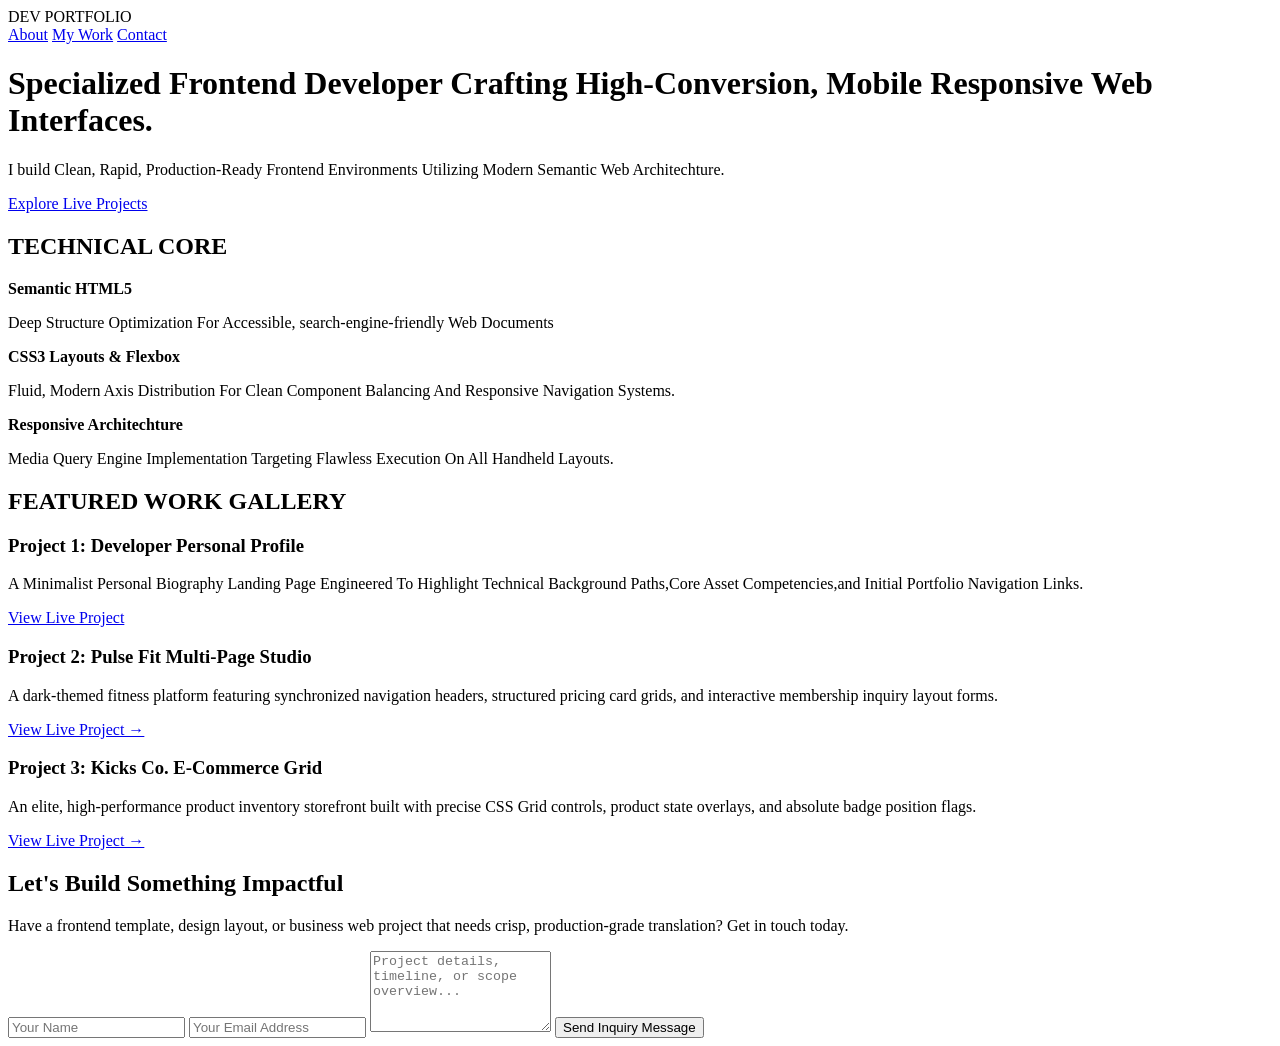
==== index.html @ 7ba18c4b "Create index.html" ====
<!DOCTYPE html>
<html lang="en">

<head>
    <meta charset="UTF-8">
    <meta name="viewport" content="width=device-width, initial-scale=1.0">
    <title>Frontend Developer PortFolio | PortFolio Hub</title>
    <link rel="stylesheet" href="style.css">
</head>

<body>
    <nav class="navbar">
        <div class="logo">DEV <span>PORTFOLIO</span></div>
        <div class="nav-links">
            <a href="#about">About</a>
            <a href="#work">My Work</a>
            <a href="#contact">Contact</a>
        </div>
    </nav>
    <header class="hero-section">
        <div class="hero-content">
            <h1>Specialized Frontend Developer Crafting High-Conversion, Mobile Responsive Web Interfaces.</h1>
            <p>I build Clean, Rapid, Production-Ready Frontend Environments Utilizing Modern Semantic Web Architechture.
            </p>
            <a href="#work" class="view-work-btn">Explore Live Projects </a>
        </div>
    </header>
    <section id="about" class="about-section">
        <div class="section-header">
            <h2>TECHNICAL CORE</h2>
            <div class="line"></div>
        </div>
        <div class="skills-grid">
            <div class="skill-card">
                <strong>Semantic HTML5</strong>
                <p>Deep Structure Optimization For Accessible, search-engine-friendly Web Documents</p>
            </div>
            <div class="skill-card">
                <strong>CSS3 Layouts & Flexbox </strong>
                <p>Fluid, Modern Axis Distribution For Clean Component Balancing And Responsive Navigation Systems.</p>
            </div>
            <div class="skill-card">
                <strong>Responsive Architechture</strong>
                <p>Media Query Engine Implementation Targeting Flawless Execution On All Handheld Layouts.</p>
            </div>
        </div>
    </section>
    <section id="work" class="work-section">
        <div class="section-header">
            <h2>FEATURED WORK GALLERY</h2>
            <div class="line"></div>
        </div>
        <div class="gallery-grid">
            <div class="project-mockup">
                <div class="mockup-header"><span></span><span></span><span></span></div>
                <div class="mockup-body">
                    <h3>Project 1: Developer Personal Profile</h3>
                    <p> A Minimalist Personal Biography Landing Page Engineered To Highlight Technical Background
                        Paths,Core Asset Competencies,and Initial Portfolio Navigation Links.</p>
                    <a href="PROJECT 1/index.html" class="project-link">View Live Project</a>
                </div>
            </div>
            <div class="project-mockup">
                <div class="mockup-header"><span></span><span></span><span></span></div>
                <div class="mockup-body">
                    <h3>Project 2: Pulse Fit Multi-Page Studio</h3>
                    <p>A dark-themed fitness platform featuring synchronized navigation headers, structured pricing card
                        grids, and interactive membership inquiry layout forms.</p>
                    <a href="PROJECT 2/index.html" class="project-link">View Live Project →</a>
                </div>
            </div>

            <div class="project-mockup">
                <div class="mockup-header"><span></span><span></span><span></span></div>
                <div class="mockup-body">
                    <h3>Project 3: Kicks Co. E-Commerce Grid</h3>
                    <p>An elite, high-performance product inventory storefront built with precise CSS Grid controls,
                        product state overlays, and absolute badge position flags.</p>
                    <a href="PROJECT 3/index.html" class="project-link">View Live Project →</a>
                </div>
            </div>
        </div>
    </section>


    <section id="contact" class="contact-section">
        <div class="form-wrapper">
            <h2>Let's Build Something Impactful</h2>
            <p>Have a frontend template, design layout, or business web project that needs crisp, production-grade
                translation? Get in touch today.</p>

            <form class="portfolio-form">
                <input type="text" placeholder="Your Name" required>
                <input type="email" placeholder="Your Email Address" required>
                <textarea rows="5" placeholder="Project details, timeline, or scope overview..." required></textarea>
                <button type="submit">Send Inquiry Message</button>
            </form>
        </div>
    </section>
    </div>
    </section>

</body>

</html>
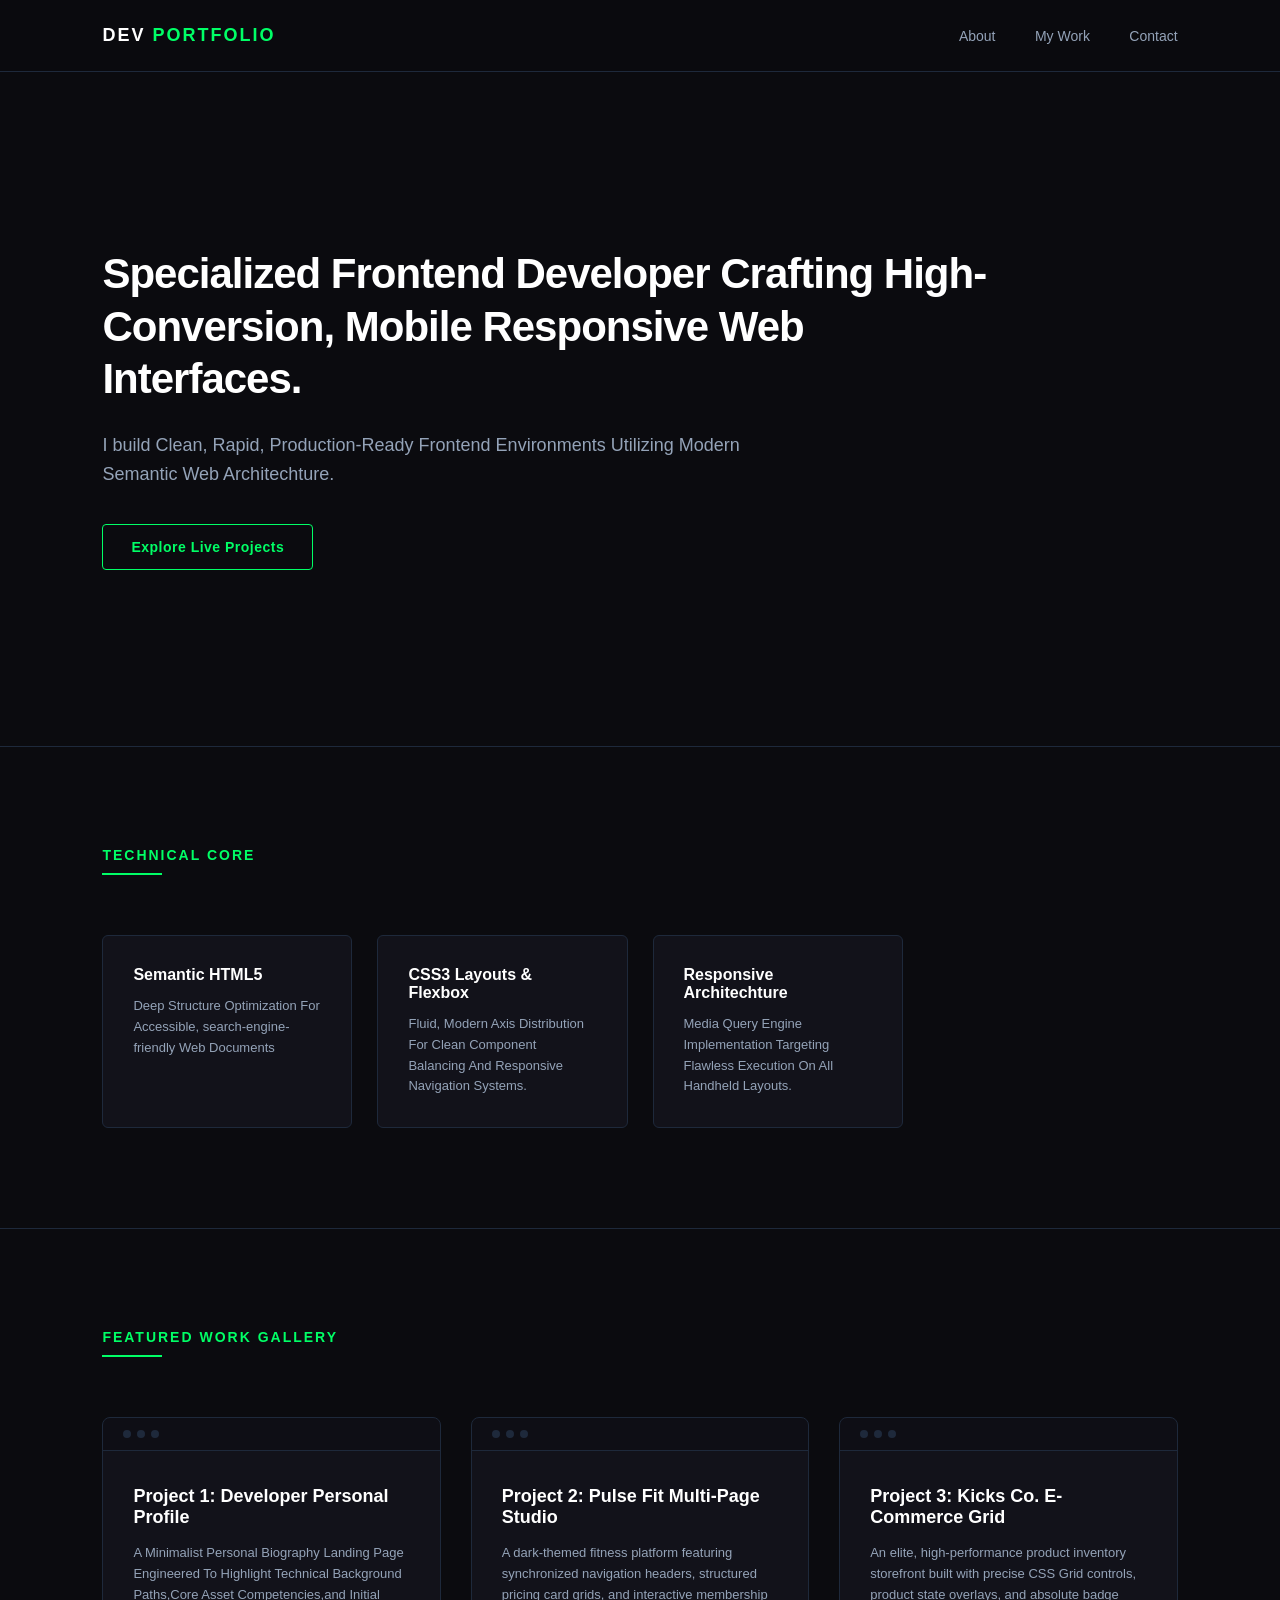
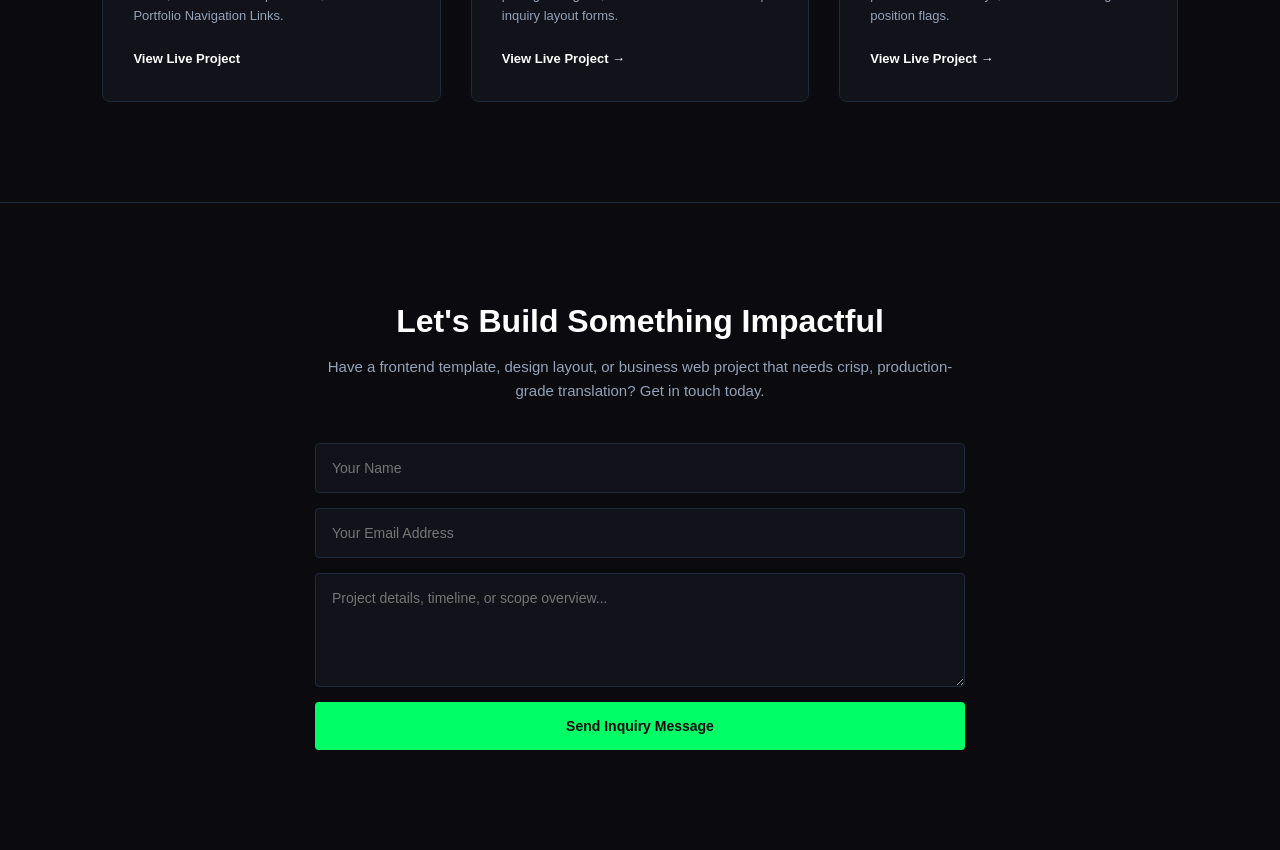
==== commit 654fa4b7: "Update index.html" ====
--- a/index.html
+++ b/index.html
@@ -5,6 +5,7 @@
     <meta charset="UTF-8">
     <meta name="viewport" content="width=device-width, initial-scale=1.0">
     <title>Frontend Developer PortFolio | PortFolio Hub</title>
+    <link rel="icon" type="image/png" href="favicon.png">
     <link rel="stylesheet" href="style.css">
 </head>
 
--- a/style.css
+++ b/style.css
@@ -0,0 +1,347 @@
+:root {
+    --bg-dark: #0b0b0f;        /* Deep technical obsidian black */
+    --card-surface: #12121a;   /* Subtle elevated surface dark grey */
+    --accent-glow: #00ff66;    /* Neon high-conversion tech green */
+    --text-primary: #ffffff;   /* Pure white headings */
+    --text-muted: #94a3b8;     /* Slate grey body prose text */
+    --border-line: #1e293b;    /* Sharp, crisp layout dividers */
+}
+
+* {
+    margin: 0;
+    padding: 0;
+    box-sizing: border-box;
+    font-family: -apple-system, BlinkMacSystemFont, "Segoe UI", Roboto, sans-serif;
+    scroll-behavior: smooth; /* Gives your page dynamic section jumps when links are clicked */
+}
+
+body {
+    background-color: var(--bg-dark);
+    color: var(--text-primary);
+    overflow-x: hidden;
+}
+
+/* ==========================================================================
+   🧭 2. PORTFOLIO TOP NAVIGATION HEADER
+   ========================================================================== */
+.navbar {
+    display: flex;
+    justify-content: space-between;
+    align-items: center;
+    padding: 25px 8%;
+    border-bottom: 1px solid var(--border-line);
+    background-color: rgba(11, 11, 15, 0.9);
+    position: sticky;
+    top: 0;
+    z-index: 1000;
+}
+
+.logo {
+    font-size: 18px;
+    font-weight: 800;
+    letter-spacing: 2px;
+}
+
+.logo span {
+    color: var(--accent-glow);
+}
+
+.nav-links a {
+    color: var(--text-muted);
+    text-decoration: none;
+    font-size: 14px;
+    font-weight: 500;
+    margin-left: 35px;
+    transition: color 0.3s ease;
+}
+
+.nav-links a:hover {
+    color: var(--accent-glow);
+}
+
+/* ==========================================================================
+   🚀 3. THE HIGH-CONVERSION HERO DECLARATION
+   ========================================================================== */
+.hero-section {
+    min-height: 75vh;
+    display: flex;
+    align-items: center;
+    padding: 0 8%;
+    border-bottom: 1px solid var(--border-line);
+}
+
+.hero-content {
+    max-width: 900px;
+}
+
+.hero-content h1 {
+    font-size: 42px;
+    font-weight: 800;
+    line-height: 1.25;
+    letter-spacing: -1px;
+    margin-bottom: 25px;
+}
+
+.hero-content p {
+    font-size: 18px;
+    color: var(--text-muted);
+    line-height: 1.6;
+    margin-bottom: 35px;
+    max-width: 650px;
+}
+
+.view-work-btn {
+    display: inline-block;
+    padding: 14px 28px;
+    background-color: transparent;
+    color: var(--accent-glow);
+    border: 1px solid var(--accent-glow);
+    text-decoration: none;
+    font-size: 14px;
+    font-weight: 600;
+    letter-spacing: 0.5px;
+    border-radius: 4px;
+    transition: all 0.3s ease;
+}
+
+.view-work-btn:hover {
+    background-color: var(--accent-glow);
+    color: var(--bg-dark);
+    transform: translateY(-2px);
+}
+
+/* ==========================================================================
+   🎛️ 4. CORE SKILLS UTILITY GRID LAYOUT
+   ========================================================================== */
+.about-section, .work-section {
+    padding: 100px 8%;
+    border-bottom: 1px solid var(--border-line);
+}
+
+.section-header {
+    margin-bottom: 60px;
+}
+
+.section-header h2 {
+    font-size: 14px;
+    font-weight: 700;
+    letter-spacing: 2px;
+    color: var(--accent-glow);
+    margin-bottom: 10px;
+}
+
+.section-header .line {
+    width: 60px;
+    height: 2px;
+    background-color: var(--accent-glow);
+}
+
+.skills-grid {
+    display: grid;
+    grid-template-columns: repeat(4, 1fr);
+    gap: 25px;
+}
+
+.skill-card {
+    background-color: var(--card-surface);
+    padding: 30px;
+    border-radius: 6px;
+    border: 1px solid var(--border-line);
+}
+
+.skill-card strong {
+    display: block;
+    font-size: 16px;
+    font-weight: 700;
+    margin-bottom: 12px;
+}
+
+.skill-card p {
+    font-size: 13px;
+    color: var(--text-muted);
+    line-height: 1.6;
+}
+
+/* ==========================================================================
+   🖼️ 5. THE WORK GALLERY COMPONENTS (Browser Mockup Look)
+   ========================================================================== */
+.gallery-grid {
+    display: grid;
+    grid-template-columns: repeat(3, 1fr);
+    gap: 30px;
+}
+
+.project-mockup {
+    background-color: var(--card-surface);
+    border-radius: 8px;
+    border: 1px solid var(--border-line);
+    overflow: hidden;
+    display: flex;
+    flex-direction: column;
+    transition: transform 0.3s ease;
+}
+
+.project-mockup:hover {
+    transform: translateY(-5px);
+    border-color: var(--accent-glow);
+}
+
+/* Top bar mimicking a browser tab window */
+.mockup-header {
+    background-color: rgba(0, 0, 0, 0.2);
+    padding: 12px 20px;
+    display: flex;
+    gap: 6px;
+    border-bottom: 1px solid var(--border-line);
+}
+
+.mockup-header span {
+    width: 8px;
+    height: 8px;
+    border-radius: 50%;
+    background-color: var(--border-line);
+}
+
+.mockup-body {
+    padding: 35px 30px;
+    flex-grow: 1;
+    display: flex;
+    flex-direction: column;
+}
+
+.mockup-body h3 {
+    font-size: 18px;
+    font-weight: 700;
+    margin-bottom: 15px;
+}
+
+.mockup-body p {
+    font-size: 13px;
+    color: var(--text-muted);
+    line-height: 1.6;
+    margin-bottom: 25px;
+    flex-grow: 1;
+}
+
+.project-link {
+    color: var(--text-primary);
+    font-size: 13px;
+    font-weight: 600;
+    text-decoration: none;
+    transition: color 0.2s ease;
+}
+
+.project-link:hover {
+    color: var(--accent-glow);
+}
+
+/* ==========================================================================
+   📥 6. HIGH-CONVERSION PARTNER INQUIRY FORM
+   ========================================================================== */
+.contact-section {
+    padding: 100px 8%;
+    display: flex;
+    justify-content: center;
+}
+
+.form-wrapper {
+    max-width: 650px;
+    text-align: center;
+}
+
+.form-wrapper h2 {
+    font-size: 32px;
+    font-weight: 800;
+    margin-bottom: 15px;
+}
+
+.form-wrapper p {
+    color: var(--text-muted);
+    font-size: 15px;
+    line-height: 1.6;
+    margin-bottom: 40px;
+}
+
+.portfolio-form {
+    display: flex;
+    flex-direction: column;
+    gap: 15px;
+}
+
+.portfolio-form input, .portfolio-form textarea {
+    background-color: var(--card-surface);
+    border: 1px solid var(--border-line);
+    padding: 16px;
+    color: var(--text-primary);
+    border-radius: 4px;
+    font-size: 14px;
+    width: 100%;
+}
+
+.portfolio-form input:focus, .portfolio-form textarea:focus {
+    outline: none;
+    border-color: var(--accent-glow);
+}
+
+.portfolio-form button {
+    background-color: var(--accent-glow);
+    color: var(--bg-dark);
+    border: none;
+    padding: 16px;
+    font-size: 14px;
+    font-weight: 700;
+    border-radius: 4px;
+    cursor: pointer;
+    transition: opacity 0.2s ease;
+}
+
+.portfolio-form button:hover {
+    opacity: 0.9;
+}
+
+/* ==========================================================================
+   📱 PORTFOLIO HUB RESPONSIVENESS MATRIX
+   ========================================================================== */
+
+@media screen and (max-width: 1024px) {
+    .skills-grid {
+        grid-template-columns: repeat(2, 1fr);
+    }
+    
+    .gallery-grid {
+        grid-template-columns: repeat(2, 1fr);
+    }
+}
+
+@media screen and (max-width: 768px) {
+    .hero-content h1 {
+        font-size: 32px;
+    }
+    
+    .navbar {
+        padding: 20px 5%;
+    }
+    
+    .about-section, .work-section {
+        padding: 60px 5%;
+    }
+}
+
+@media screen and (max-width: 480px) {
+    .nav-links {
+        display: none;
+    }
+
+    .hero-content h1 {
+        font-size: 26px;
+    }
+
+    .skills-grid, .gallery-grid {
+        grid-template-columns: 1fr;
+        gap: 20px;
+    }
+    
+    .skill-card, .mockup-body {
+        padding: 20px;
+    }
+}
